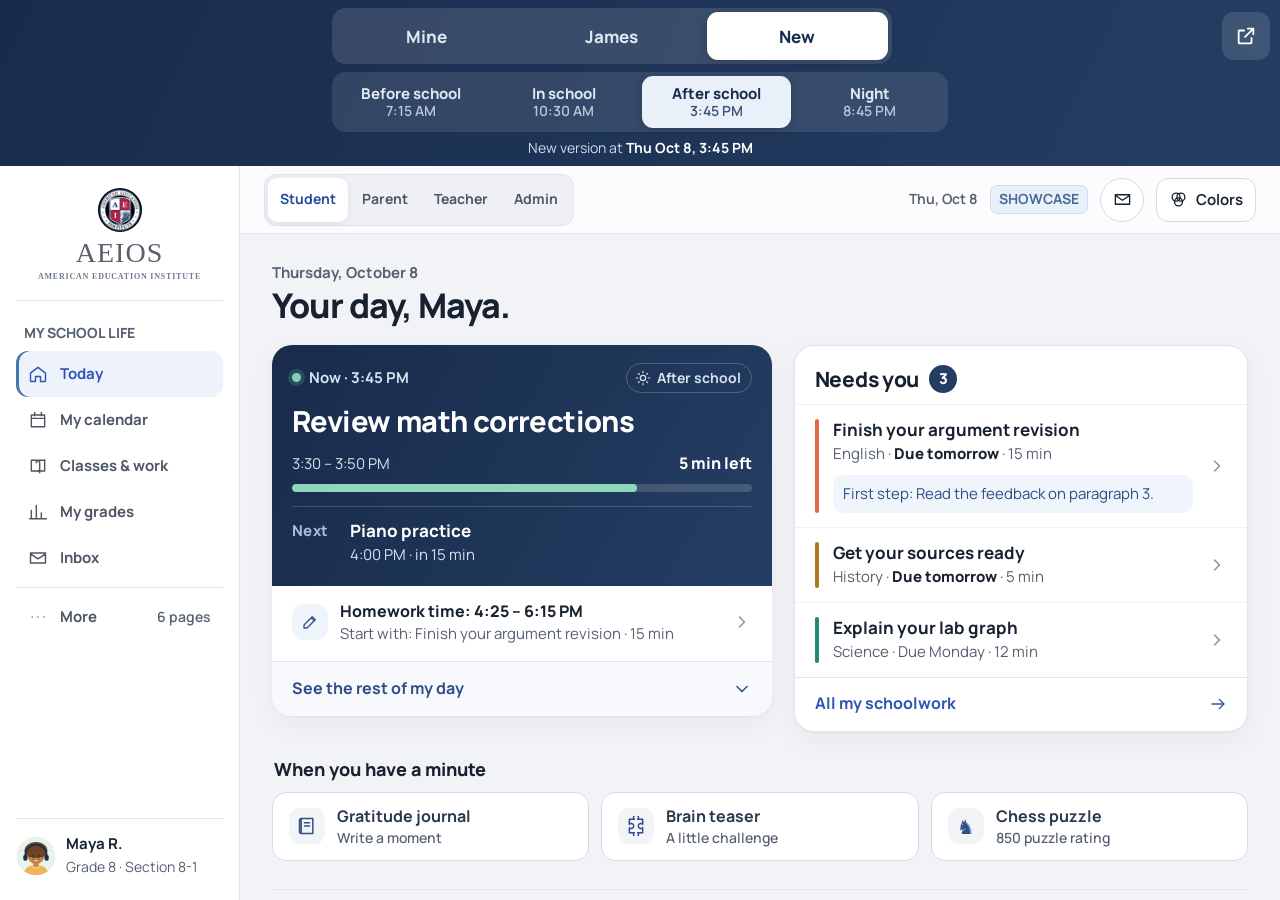
==== index.html @ fa401b80 "v2: shared demo-time switcher (before/in/after school, night); self-hosted Mine copy with clock; Jam" ====
<!doctype html>
<html lang="en">
<head>
<meta charset="utf-8">
<meta name="viewport" content="width=device-width,initial-scale=1,viewport-fit=cover">
<meta name="theme-color" content="#182b4b">
<link rel="preconnect" href="https://fonts.googleapis.com"><link rel="preconnect" href="https://fonts.gstatic.com" crossorigin><link href="https://fonts.googleapis.com/css2?family=Manrope:wght@400..800&display=swap" rel="stylesheet">
<title>AEIOS Today · compare 3 versions</title>
<style>
*{box-sizing:border-box;margin:0;padding:0}
html,body{height:100%;background:#182b4b;font-family:Manrope,-apple-system,system-ui,sans-serif;-webkit-font-smoothing:antialiased}
body{display:flex;flex-direction:column;height:100vh;height:100dvh;overflow:hidden}
.bar{flex:none;position:sticky;top:0;z-index:10;background:linear-gradient(115deg,#182b4b,#243e63);color:#fff;padding:calc(8px + env(safe-area-inset-top)) calc(10px + env(safe-area-inset-right)) 8px calc(10px + env(safe-area-inset-left));display:flex;align-items:center;gap:8px}
.tabs{flex:1;display:flex;gap:4px;background:rgba(255,255,255,.12);border-radius:14px;padding:4px;max-width:560px;margin:0 auto}
.tabs button{flex:1;min-height:48px;border:0;border-radius:11px;background:none;color:#dfe9f3;font:inherit;font-size:17px;font-weight:750;cursor:pointer}
.tabs button[aria-selected=true]{background:#fff;color:#182b4b;box-shadow:0 2px 8px rgba(0,0,0,.18)}
.open{flex:none;width:48px;height:48px;border-radius:12px;display:grid;place-items:center;color:#fff;background:rgba(255,255,255,.12);text-decoration:none}
.stage{flex:1;position:relative;background:#f2f3f7}
.stage iframe{position:absolute;inset:0;width:100%;height:100%;border:0;display:none;background:#f2f3f7}
.stage iframe.on{display:block}
.note{position:absolute;left:50%;top:40%;transform:translate(-50%,-50%);font-size:16px;color:#59606a}
.top{flex:none;background:linear-gradient(115deg,#182b4b,#243e63);color:#fff;padding:0 calc(10px + env(safe-area-inset-right)) 8px calc(10px + env(safe-area-inset-left))}
.top .bar{padding-left:0;padding-right:0;background:none}
.times{display:flex;gap:4px;background:rgba(255,255,255,.10);border-radius:14px;padding:4px;max-width:616px;margin:0 auto}
.times button{flex:1;min-height:52px;border:0;border-radius:11px;background:none;color:#dfe9f3;font:inherit;cursor:pointer;display:flex;flex-direction:column;align-items:center;justify-content:center;gap:1px;padding:4px 2px;line-height:1.15}
.times b{font-size:15px;font-weight:750}
.times span{font-size:14px;font-weight:600;color:#b7c8dc}
.times button[aria-checked=true]{background:#e9f0f9;color:#182b4b;box-shadow:0 2px 8px rgba(0,0,0,.18)}
.times button[aria-checked=true] span{color:#3a5276}
.times button:focus-visible,.tabs button:focus-visible,.open:focus-visible{outline:3px solid #9cc3ff;outline-offset:2px}
.info{max-width:616px;margin:7px auto 0;font-size:14px;line-height:1.35;color:#cfdcea;text-align:center;min-height:19px}
.info b{color:#fff;font-weight:700}
@media (max-width:420px){.times{gap:3px;padding:3px}.times button{flex:1 1 auto;padding:4px 5px}.times b{font-size:14px;white-space:nowrap;letter-spacing:-.1px}}
</style>
</head>
<body>
<div class="top">
<div class="bar">
  <div class="tabs" role="tablist" aria-label="Version">
    <button role="tab" id="t-mine" data-tab="mine" aria-selected="false">Mine</button>
    <button role="tab" id="t-james" data-tab="james" aria-selected="false">James</button>
    <button role="tab" id="t-new" data-tab="new" aria-selected="true">New</button>
  </div>
  <a class="open" id="open" href="new/" target="_blank" rel="noopener" aria-label="Open this version in a new tab"><svg width="22" height="22" viewBox="0 0 24 24" fill="none" stroke="currentColor" stroke-width="2" stroke-linecap="round" stroke-linejoin="round"><path d="M14 4h6v6M20 4l-9 9M18 14v5a1 1 0 0 1-1 1H5a1 1 0 0 1-1-1V7a1 1 0 0 1 1-1h5"/></svg></a>
</div>
  <div class="times" role="radiogroup" aria-label="Demo time, Thursday October 8">
    <button role="radio" data-time="before" aria-checked="false"><b>Before school</b><span>7:15 AM</span></button>
    <button role="radio" data-time="school" aria-checked="false"><b>In school</b><span>10:30 AM</span></button>
    <button role="radio" data-time="after" aria-checked="false"><b>After school</b><span>3:45 PM</span></button>
    <button role="radio" data-time="night" aria-checked="false"><b>Night</b><span>8:45 PM</span></button>
  </div>
  <p class="info" id="info" aria-live="polite"></p>
</div>
<div class="stage" id="stage"><div class="note">Loading…</div></div>
<script>
(function(){
var SRC={mine:'mine/',james:'james/',new:'new/'};
var TITLE={mine:'Mine: copy of the live student Today page',james:'James: Day View mockup',new:'New: compromise'};
var TIMES={before:['0715','7:15 AM'],school:['1030','10:30 AM'],after:['1545','3:45 PM'],night:['2045','8:45 PM']};
var INFO={
 mine:function(l){return 'Copy of the live site, clock set to <b>Thu Oct 8, '+l+'</b>';},
 james:function(l){return 'No clock in his mockup \u00b7 markers moved to <b>'+l+'</b>';},
 new:function(l){return 'New version at <b>Thu Oct 8, '+l+'</b>';}};
var frames={},tab='new',time='after';
try{time=localStorage.getItem('aeios-compare-time')||time;}catch(e){}
function url(t){return SRC[t]+'?t='+TIMES[time][0];}
function sync(){
  for(var k in frames){var u=url(k);if(frames[k].getAttribute('src')!==u)frames[k].setAttribute('src',u);}
  [].forEach.call(document.querySelectorAll('.times button'),function(b){var on=b.dataset.time===time;b.setAttribute('aria-checked',on);b.tabIndex=on?0:-1;});
  document.getElementById('open').href=url(tab);
  document.getElementById('info').innerHTML=INFO[tab](TIMES[time][1]);
  var hsh='#'+tab+'/'+time;if(location.hash!==hsh)history.replaceState(null,'',hsh);
}
function show(t){
  if(!SRC[t])t='new';tab=t;
  if(!frames[t]){var f=document.createElement('iframe');f.title=TITLE[t];f.setAttribute('allow','clipboard-write');document.getElementById('stage').appendChild(f);frames[t]=f;}
  for(var k in frames)frames[k].classList.toggle('on',k===t);
  [].forEach.call(document.querySelectorAll('.tabs button'),function(b){b.setAttribute('aria-selected',b.dataset.tab===t);});
  sync();
}
function setTime(t){if(!TIMES[t])return;time=t;try{localStorage.setItem('aeios-compare-time',t);}catch(e){}sync();}
document.querySelector('.tabs').addEventListener('click',function(e){var b=e.target.closest('button');if(b)show(b.dataset.tab);});
var tg=document.querySelector('.times');
tg.addEventListener('click',function(e){var b=e.target.closest('button');if(b)setTime(b.dataset.time);});
tg.addEventListener('keydown',function(e){var ks=Object.keys(TIMES),i=ks.indexOf(time);
  if(e.key==='ArrowRight'||e.key==='ArrowDown')i=(i+1)%4;else if(e.key==='ArrowLeft'||e.key==='ArrowUp')i=(i+3)%4;else return;
  e.preventDefault();setTime(ks[i]);tg.querySelector('[data-time='+ks[i]+']').focus();});
var m=(location.hash||'').slice(1).split('/');
if(TIMES[m[1]])time=m[1];
if(!TIMES[time])time='after';
show(m[0]||'new');
})();
</script>
</body>
</html>
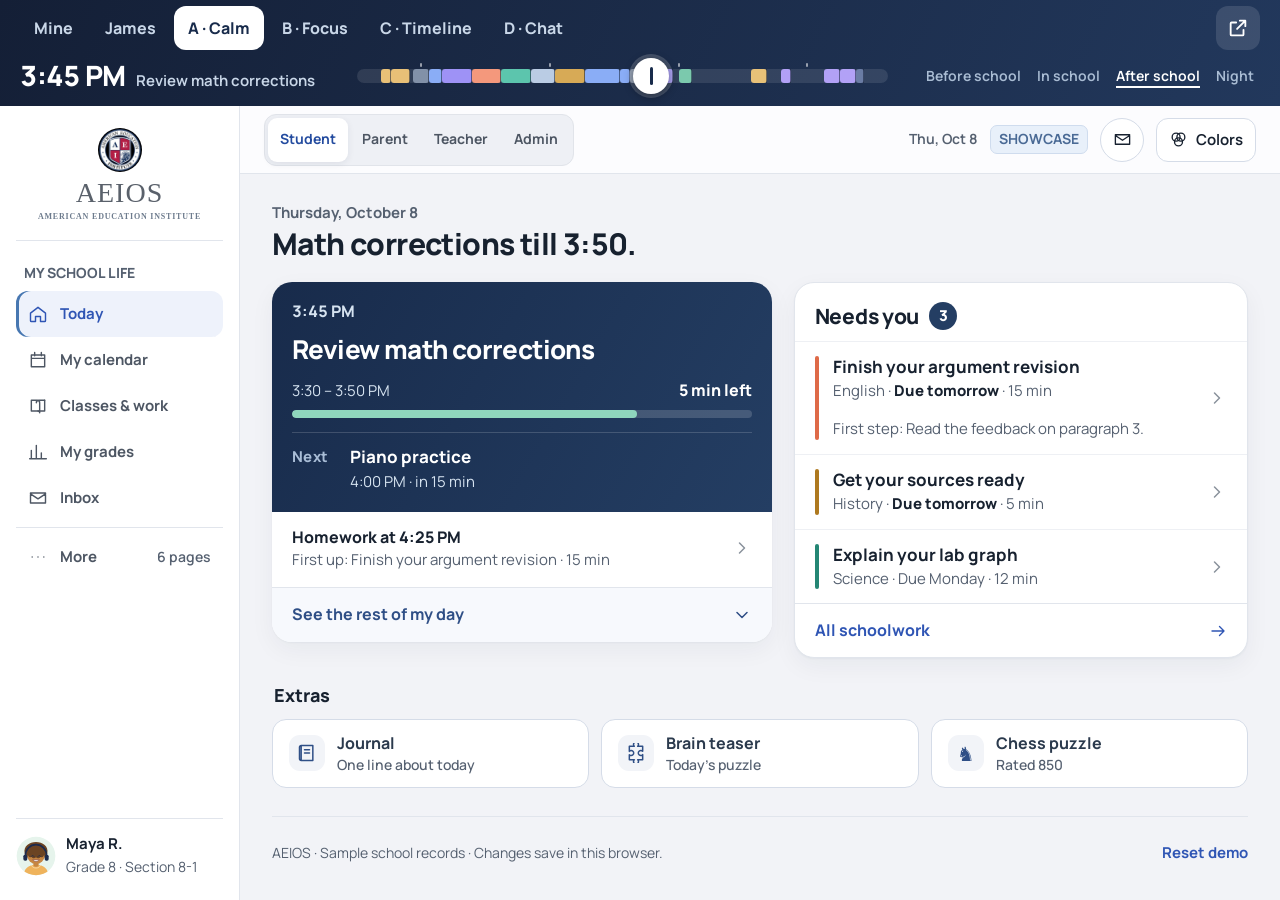
==== commit 0dbaf153: "v3: day-strip scrubber, time-aware greeting, teen pass + evening dark mode for A, variants B/C/D" ====
--- a/index.html
+++ b/index.html
@@ -5,90 +5,143 @@
 <meta name="viewport" content="width=device-width,initial-scale=1,viewport-fit=cover">
 <meta name="theme-color" content="#182b4b">
 <link rel="preconnect" href="https://fonts.googleapis.com"><link rel="preconnect" href="https://fonts.gstatic.com" crossorigin><link href="https://fonts.googleapis.com/css2?family=Manrope:wght@400..800&display=swap" rel="stylesheet">
-<title>AEIOS Today · compare 3 versions</title>
+<title>AEIOS Today · compare versions</title>
 <style>
 *{box-sizing:border-box;margin:0;padding:0}
 html,body{height:100%;background:#182b4b;font-family:Manrope,-apple-system,system-ui,sans-serif;-webkit-font-smoothing:antialiased}
 body{display:flex;flex-direction:column;height:100vh;height:100dvh;overflow:hidden}
-.bar{flex:none;position:sticky;top:0;z-index:10;background:linear-gradient(115deg,#182b4b,#243e63);color:#fff;padding:calc(8px + env(safe-area-inset-top)) calc(10px + env(safe-area-inset-right)) 8px calc(10px + env(safe-area-inset-left));display:flex;align-items:center;gap:8px}
-.tabs{flex:1;display:flex;gap:4px;background:rgba(255,255,255,.12);border-radius:14px;padding:4px;max-width:560px;margin:0 auto}
-.tabs button{flex:1;min-height:48px;border:0;border-radius:11px;background:none;color:#dfe9f3;font:inherit;font-size:17px;font-weight:750;cursor:pointer}
-.tabs button[aria-selected=true]{background:#fff;color:#182b4b;box-shadow:0 2px 8px rgba(0,0,0,.18)}
-.open{flex:none;width:48px;height:48px;border-radius:12px;display:grid;place-items:center;color:#fff;background:rgba(255,255,255,.12);text-decoration:none}
+button{font:inherit;color:inherit;background:none;border:0;cursor:pointer;-webkit-tap-highlight-color:transparent}
+:focus-visible{outline:3px solid #9cc3ff;outline-offset:2px}
+.top{flex:none;background:linear-gradient(115deg,#141f36,#22385c);color:#fff;padding:calc(6px + env(safe-area-inset-top)) calc(10px + env(safe-area-inset-right)) 6px calc(10px + env(safe-area-inset-left));display:grid;grid-template-columns:1fr auto;grid-template-areas:"tabs open" "time time" "strip strip" "jumps jumps";column-gap:8px}
+.tabs{grid-area:tabs;display:flex;gap:4px;overflow-x:auto;scrollbar-width:none;-webkit-overflow-scrolling:touch;scroll-snap-type:x proximity;min-width:0;mask-image:linear-gradient(90deg,#000 92%,transparent)}
+.tabs::-webkit-scrollbar{display:none}
+.tabs button{flex:none;min-height:44px;padding:0 14px;border-radius:12px;color:#c9d7e8;font-size:16px;font-weight:750;white-space:nowrap;scroll-snap-align:start}
+.tabs button[aria-selected=true]{background:#fff;color:#182b4b}
+.tabs button[hidden]{display:none}
+.open{grid-area:open;width:44px;height:44px;border-radius:12px;display:grid;place-items:center;color:#fff;background:rgba(255,255,255,.12);text-decoration:none}
+.timebar{grid-area:time;display:flex;align-items:baseline;gap:10px;margin-top:6px;min-width:0}
+.clock{font-size:28px;font-weight:800;letter-spacing:-.5px;font-variant-numeric:tabular-nums;line-height:1.1}
+.blk{font-size:15px;font-weight:650;color:#c9d7e8;white-space:nowrap;overflow:hidden;text-overflow:ellipsis;flex:1;min-width:0}
+.info{font-size:14px;color:#a9bcd3;white-space:nowrap;margin-left:auto}
+.strip{grid-area:strip;position:relative;height:48px;margin-top:2px;touch-action:none;cursor:pointer;user-select:none;-webkit-user-select:none;border-radius:12px}
+.track{position:absolute;left:16px;right:16px;top:17px;height:14px;border-radius:7px;background:rgba(255,255,255,.10)}
+.seg{position:absolute;top:0;bottom:0;border-radius:3px;opacity:.95}
+.seg::after{content:"";position:absolute;right:0;top:0;bottom:0;width:1px;background:rgba(20,31,54,.55)}
+.tick{position:absolute;top:-6px;width:2px;height:4px;border-radius:1px;background:rgba(255,255,255,.55);transform:translateX(-1px)}
+.thumb{position:absolute;top:6px;width:36px;height:36px;margin-left:-18px;border-radius:50%;background:#fff;box-shadow:0 2px 10px rgba(0,0,0,.45),0 0 0 4px rgba(255,255,255,.18);pointer-events:none;left:16px}
+.thumb::after{content:"";position:absolute;left:50%;top:9px;bottom:9px;width:3px;margin-left:-1.5px;border-radius:2px;background:#182b4b}
+.strip.drag .thumb{transform:scale(1.12)}
+.jumps{grid-area:jumps;display:flex;justify-content:space-between;gap:2px}
+.jumps button{min-height:44px;padding:0 6px;font-size:14px;font-weight:650;color:#a9bcd3;border-radius:10px;white-space:nowrap}
+.jumps button.on{color:#fff;text-decoration:underline;text-underline-offset:5px;text-decoration-thickness:2px}
 .stage{flex:1;position:relative;background:#f2f3f7}
 .stage iframe{position:absolute;inset:0;width:100%;height:100%;border:0;display:none;background:#f2f3f7}
 .stage iframe.on{display:block}
-.note{position:absolute;left:50%;top:40%;transform:translate(-50%,-50%);font-size:16px;color:#59606a}
-.top{flex:none;background:linear-gradient(115deg,#182b4b,#243e63);color:#fff;padding:0 calc(10px + env(safe-area-inset-right)) 8px calc(10px + env(safe-area-inset-left))}
-.top .bar{padding-left:0;padding-right:0;background:none}
-.times{display:flex;gap:4px;background:rgba(255,255,255,.10);border-radius:14px;padding:4px;max-width:616px;margin:0 auto}
-.times button{flex:1;min-height:52px;border:0;border-radius:11px;background:none;color:#dfe9f3;font:inherit;cursor:pointer;display:flex;flex-direction:column;align-items:center;justify-content:center;gap:1px;padding:4px 2px;line-height:1.15}
-.times b{font-size:15px;font-weight:750}
-.times span{font-size:14px;font-weight:600;color:#b7c8dc}
-.times button[aria-checked=true]{background:#e9f0f9;color:#182b4b;box-shadow:0 2px 8px rgba(0,0,0,.18)}
-.times button[aria-checked=true] span{color:#3a5276}
-.times button:focus-visible,.tabs button:focus-visible,.open:focus-visible{outline:3px solid #9cc3ff;outline-offset:2px}
-.info{max-width:616px;margin:7px auto 0;font-size:14px;line-height:1.35;color:#cfdcea;text-align:center;min-height:19px}
-.info b{color:#fff;font-weight:700}
-@media (max-width:420px){.times{gap:3px;padding:3px}.times button{flex:1 1 auto;padding:4px 5px}.times b{font-size:14px;white-space:nowrap;letter-spacing:-.1px}}
+@media (min-width:900px){
+ .top{grid-template-columns:auto auto 1fr auto auto;grid-template-areas:"tabs tabs tabs tabs open" "time time strip jumps jumps";column-gap:16px;align-items:center;padding-left:20px;padding-right:20px}
+ .tabs{mask-image:none}
+ .timebar{margin-top:0;min-width:300px}
+ .jumps{gap:4px}
+}
+@media (prefers-reduced-motion:reduce){.strip.drag .thumb{transform:none}}
 </style>
 </head>
 <body>
 <div class="top">
-<div class="bar">
-  <div class="tabs" role="tablist" aria-label="Version">
-    <button role="tab" id="t-mine" data-tab="mine" aria-selected="false">Mine</button>
-    <button role="tab" id="t-james" data-tab="james" aria-selected="false">James</button>
-    <button role="tab" id="t-new" data-tab="new" aria-selected="true">New</button>
+  <div class="tabs" role="tablist" aria-label="Version" id="tabs"></div>
+  <a class="open" id="open" href="#" target="_blank" rel="noopener" aria-label="Open this version in a new tab"><svg width="22" height="22" viewBox="0 0 24 24" fill="none" stroke="currentColor" stroke-width="2" stroke-linecap="round" stroke-linejoin="round" aria-hidden="true"><path d="M14 4h6v6M20 4l-9 9M18 14v5a1 1 0 0 1-1 1H5a1 1 0 0 1-1-1V7a1 1 0 0 1 1-1h5"/></svg></a>
+  <div class="timebar"><span class="clock" id="clock" aria-hidden="true"></span><span class="blk" id="blk"></span><span class="info" id="info"></span></div>
+  <div class="strip" id="strip" role="slider" tabindex="0" aria-label="Demo time, Thursday October 8" aria-valuemin="360" aria-valuemax="1350">
+    <div class="track" id="track"></div><div class="thumb" id="thumb"></div>
   </div>
-  <a class="open" id="open" href="new/" target="_blank" rel="noopener" aria-label="Open this version in a new tab"><svg width="22" height="22" viewBox="0 0 24 24" fill="none" stroke="currentColor" stroke-width="2" stroke-linecap="round" stroke-linejoin="round"><path d="M14 4h6v6M20 4l-9 9M18 14v5a1 1 0 0 1-1 1H5a1 1 0 0 1-1-1V7a1 1 0 0 1 1-1h5"/></svg></a>
+  <div class="jumps" id="jumps" aria-label="Jump to (demo only)">
+    <button data-m="435">Before school</button><button data-m="630">In school</button><button data-m="945">After school</button><button data-m="1245">Night</button>
+  </div>
 </div>
-  <div class="times" role="radiogroup" aria-label="Demo time, Thursday October 8">
-    <button role="radio" data-time="before" aria-checked="false"><b>Before school</b><span>7:15 AM</span></button>
-    <button role="radio" data-time="school" aria-checked="false"><b>In school</b><span>10:30 AM</span></button>
-    <button role="radio" data-time="after" aria-checked="false"><b>After school</b><span>3:45 PM</span></button>
-    <button role="radio" data-time="night" aria-checked="false"><b>Night</b><span>8:45 PM</span></button>
-  </div>
-  <p class="info" id="info" aria-live="polite"></p>
-</div>
-<div class="stage" id="stage"><div class="note">Loading…</div></div>
+<div class="stage" id="stage"></div>
 <script>
 (function(){
-var SRC={mine:'mine/',james:'james/',new:'new/'};
-var TITLE={mine:'Mine: copy of the live student Today page',james:'James: Day View mockup',new:'New: compromise'};
-var TIMES={before:['0715','7:15 AM'],school:['1030','10:30 AM'],after:['1545','3:45 PM'],night:['2045','8:45 PM']};
-var INFO={
- mine:function(l){return 'Copy of the live site, clock set to <b>Thu Oct 8, '+l+'</b>';},
- james:function(l){return 'No clock in his mockup \u00b7 markers moved to <b>'+l+'</b>';},
- new:function(l){return 'New version at <b>Thu Oct 8, '+l+'</b>';}};
-var frames={},tab='new',time='after';
-try{time=localStorage.getItem('aeios-compare-time')||time;}catch(e){}
-function url(t){return SRC[t]+'?t='+TIMES[time][0];}
-function sync(){
-  for(var k in frames){var u=url(k);if(frames[k].getAttribute('src')!==u)frames[k].setAttribute('src',u);}
-  [].forEach.call(document.querySelectorAll('.times button'),function(b){var on=b.dataset.time===time;b.setAttribute('aria-checked',on);b.tabIndex=on?0:-1;});
-  document.getElementById('open').href=url(tab);
-  document.getElementById('info').innerHTML=INFO[tab](TIMES[time][1]);
-  var hsh='#'+tab+'/'+time;if(location.hash!==hsh)history.replaceState(null,'',hsh);
+var MIN=360,MAX=1350,STEP=5;
+/* Maya's Thursday, from the showcase demo data (aeios2027.netlify.app) */
+var DAY=[[405,425,'Wake up & wash','home'],[425,460,'Breakfast & get ready','home'],[465,495,'Travel to school','travel'],
+ [495,520,'Advisory','school'],[520,575,'Mathematics','math'],[575,630,'English','ela'],[630,685,'Science','sci'],[685,730,'Lunch & recess','break'],[730,785,'Social studies','his'],[785,850,'Studio & thinking skills','school'],[850,870,'Pack up','school'],
+ [870,900,'Travel home','travel'],[900,920,'Snack & decompress','home'],[930,950,'Review math corrections','math'],[960,985,'Piano practice','act'],
+ [1095,1125,'Dinner','home'],[1150,1170,'Read a chapter','eve'],[1230,1260,'Get ready for tomorrow','eve'],[1260,1290,'Reading & quiet time','eve'],[1290,1305,'Lights out','night']];
+var COL={home:'#f2c879',travel:'#8796ad',school:'#8fb3ff',math:'#a497ff',ela:'#ff9d7e',sci:'#5fcdb2',his:'#e0b056',break:'#c2d4ec',act:'#7fd1b2',eve:'#b9a6ff',night:'#6d7fa8'};
+var TABS=[
+ {id:'mine',label:'Mine',src:'mine/',kind:'reload',info:'Copy of the live site',title:'Mine: copy of the live student Today page'},
+ {id:'james',label:'James',src:'james/',kind:'reload',info:'No clock \u00b7 his markers moved',title:'James: Day View mockup'},
+ {id:'a',label:'A \u00b7 Calm',src:'new/',kind:'msg',info:'',title:'A: Calm'},
+ {id:'b',label:'B \u00b7 Focus',src:'variants/b-focus/index.html',kind:'msg',info:'Concept',title:'B: Focus',optional:1},
+ {id:'c',label:'C \u00b7 Timeline',src:'variants/c-timeline/index.html',kind:'msg',info:'Concept',title:'C: Timeline',optional:1},
+ {id:'d',label:'D \u00b7 Chat',src:'variants/d-chat/index.html',kind:'msg',info:'Concept',title:'D: Chat',optional:1}];
+var byId={};TABS.forEach(function(t){byId[t.id]=t;});
+var $=function(i){return document.getElementById(i);};
+var frames={},tab='a',T=945,timer=null;
+function clk(m){var h=Math.floor(m/60),mm=m%60;return (h%12||12)+':'+(mm<10?'0':'')+mm+' '+(h>=12?'PM':'AM');}
+function hhmm(m){var h=Math.floor(m/60),mm=m%60;return (h<10?'0':'')+h+':'+(mm<10?'0':'')+mm;}
+function compact(m){return String(Math.floor(m/60)*100+m%60).padStart(4,'0');}
+function blockAt(m){for(var i=0;i<DAY.length;i++)if(m>=DAY[i][0]&&m<DAY[i][1])return DAY[i];return null;}
+function url(t){var d=byId[t];return d.kind==='reload'?d.src+'?t='+compact(T):(t==='a'?d.src+'?t='+compact(T):d.src+'#t='+hhmm(T));}
+/* build strip */
+var tr=$('track');
+DAY.forEach(function(b){var s=document.createElement('div');s.className='seg';s.style.left=((b[0]-MIN)/(MAX-MIN)*100)+'%';s.style.width=((b[1]-b[0])/(MAX-MIN)*100)+'%';s.style.background=COL[b[3]];s.title=b[2]+' \u00b7 '+clk(b[0]);tr.appendChild(s);});
+[480,720,960,1200].forEach(function(m){var k=document.createElement('i');k.className='tick';k.style.left=((m-MIN)/(MAX-MIN)*100)+'%';tr.appendChild(k);});
+/* tabs */
+TABS.forEach(function(t){var b=document.createElement('button');b.setAttribute('role','tab');b.id='t-'+t.id;b.dataset.tab=t.id;b.textContent=t.label;if(t.optional)b.hidden=true;$('tabs').appendChild(b);
+ if(t.optional)fetch(t.src,{method:'HEAD',cache:'no-store'}).then(function(r){if(r.ok){b.hidden=false;if(t.id===tab)b.scrollIntoView({block:'nearest',inline:'center'});}}).catch(function(){});});
+function post(t){var f=frames[t];if(!f||!f.contentWindow)return;try{f.contentWindow.postMessage({type:'demoTime',t:hhmm(T)},location.origin==='null'?'*':location.origin);}catch(e){}}
+function loadFrame(t){var f=frames[t],u=url(t);if(byId[t].kind==='reload'){if(f.getAttribute('src')!==u)f.setAttribute('src',u);}else if(!f.getAttribute('src'))f.setAttribute('src',u);else post(t);}
+function paint(){
+ var p=(T-MIN)/(MAX-MIN),w=$('strip').clientWidth-32;$('thumb').style.left=(16+p*w)+'px';
+ $('clock').textContent=clk(T);var b=blockAt(T);$('blk').textContent=b?b[2]:(T<405||T>=1305?'Asleep':'Free time');
+ var s=$('strip');s.setAttribute('aria-valuenow',T);s.setAttribute('aria-valuetext',clk(T)+(b?', '+b[2]:''));
+ [].forEach.call(document.querySelectorAll('.jumps button'),function(x){var m=+x.dataset.m;x.classList.toggle('on',m===T);});
+ $('info').textContent=byId[tab].info;$('open').href=url(tab);
+ var h='#'+tab+'/t='+hhmm(T);if(location.hash!==h)history.replaceState(null,'',h);
+}
+/* live: message-driven tabs update instantly; reload tabs debounce */
+function setT(m,commit){
+ m=Math.max(MIN,Math.min(MAX,Math.round(m/STEP)*STEP));var changed=m!==T;T=m;paint();
+ for(var k in frames)if(byId[k].kind==='msg')post(k);
+ clearTimeout(timer);
+ if(commit){try{localStorage.setItem('aeios-compare-t',T);}catch(e){}if(byId[tab].kind==='reload')loadFrame(tab);}
+ else if(changed&&byId[tab].kind==='reload')timer=setTimeout(function(){loadFrame(tab);},300);
 }
 function show(t){
-  if(!SRC[t])t='new';tab=t;
-  if(!frames[t]){var f=document.createElement('iframe');f.title=TITLE[t];f.setAttribute('allow','clipboard-write');document.getElementById('stage').appendChild(f);frames[t]=f;}
-  for(var k in frames)frames[k].classList.toggle('on',k===t);
-  [].forEach.call(document.querySelectorAll('.tabs button'),function(b){b.setAttribute('aria-selected',b.dataset.tab===t);});
-  sync();
+ if(!byId[t])t='a';tab=t;
+ if(!frames[t]){var f=document.createElement('iframe');f.title=byId[t].title;f.addEventListener('load',function(){if(byId[t].kind==='msg')post(t);});$('stage').appendChild(f);frames[t]=f;}
+ loadFrame(t);
+ for(var k in frames)frames[k].classList.toggle('on',k===t);
+ [].forEach.call(document.querySelectorAll('.tabs button'),function(b){var on=b.dataset.tab===t;b.setAttribute('aria-selected',on);if(on&&b.scrollIntoView)b.scrollIntoView({block:'nearest',inline:'nearest'});});
+ paint();
 }
-function setTime(t){if(!TIMES[t])return;time=t;try{localStorage.setItem('aeios-compare-time',t);}catch(e){}sync();}
-document.querySelector('.tabs').addEventListener('click',function(e){var b=e.target.closest('button');if(b)show(b.dataset.tab);});
-var tg=document.querySelector('.times');
-tg.addEventListener('click',function(e){var b=e.target.closest('button');if(b)setTime(b.dataset.time);});
-tg.addEventListener('keydown',function(e){var ks=Object.keys(TIMES),i=ks.indexOf(time);
-  if(e.key==='ArrowRight'||e.key==='ArrowDown')i=(i+1)%4;else if(e.key==='ArrowLeft'||e.key==='ArrowUp')i=(i+3)%4;else return;
-  e.preventDefault();setTime(ks[i]);tg.querySelector('[data-time='+ks[i]+']').focus();});
-var m=(location.hash||'').slice(1).split('/');
-if(TIMES[m[1]])time=m[1];
-if(!TIMES[time])time='after';
-show(m[0]||'new');
+/* pointer scrubbing */
+var s=$('strip'),drag=null;
+function mAt(x){var r=s.getBoundingClientRect(),p=(x-r.left-16)/(r.width-32);return MIN+Math.max(0,Math.min(1,p))*(MAX-MIN);}
+s.addEventListener('pointerdown',function(e){drag={x:e.clientX,moved:false};s.setPointerCapture(e.pointerId);e.preventDefault();});
+s.addEventListener('pointermove',function(e){if(!drag)return;if(!drag.moved&&Math.abs(e.clientX-drag.x)>6){drag.moved=true;s.classList.add('drag');}if(drag.moved)setT(mAt(e.clientX),false);});
+function end(e,cancel){if(!drag)return;var d=drag;drag=null;s.classList.remove('drag');
+ if(cancel){setT(T,true);return;}
+ if(d.moved){setT(mAt(e.clientX),true);return;}
+ /* tap: jump to the start of the block under the finger (8px slack), else to that time */
+ var r=s.getBoundingClientRect(),pxPerMin=(r.width-32)/(MAX-MIN),m=mAt(e.clientX),best=null,bd=1e9;
+ DAY.forEach(function(b){var dd=m<b[0]?b[0]-m:m>=b[1]?m-b[1]:0;if(dd*pxPerMin<=8&&dd<bd){bd=dd;best=b;}});
+ setT(best?best[0]:m,true);}
+s.addEventListener('pointerup',function(e){end(e,false);});
+s.addEventListener('pointercancel',function(e){end(e,true);});
+s.addEventListener('keydown',function(e){var k=e.key,d={ArrowRight:5,ArrowUp:5,ArrowLeft:-5,ArrowDown:-5,PageUp:60,PageDown:-60}[k];
+ if(d!=null){e.preventDefault();setT(T+(e.shiftKey?d*6:d),true);}else if(k==='Home'){e.preventDefault();setT(MIN,true);}else if(k==='End'){e.preventDefault();setT(MAX,true);}});
+$('jumps').addEventListener('click',function(e){var b=e.target.closest('button');if(b)setT(+b.dataset.m,true);});
+$('tabs').addEventListener('click',function(e){var b=e.target.closest('button');if(b)show(b.dataset.tab);});
+window.addEventListener('resize',paint);
+/* initial state: hash > saved > 3:45 PM */
+var m=/^#([a-z]+)(?:\/(?:t=)?(\d{1,2}):?(\d{2}))?/.exec(location.hash||''),named={before:435,school:630,after:945,night:1245};
+try{var sv=+localStorage.getItem('aeios-compare-t');if(sv>=MIN&&sv<=MAX)T=sv;}catch(e){}
+var nm=/\/(before|school|after|night)$/.exec(location.hash||'');
+if(m&&m[2])T=Math.max(MIN,Math.min(MAX,+m[2]*60+(+m[3])));else if(nm)T=named[nm[1]];
+var t0=m?m[1]:'a';if(t0==='new')t0='a';
+show(t0);
 })();
 </script>
 </body>
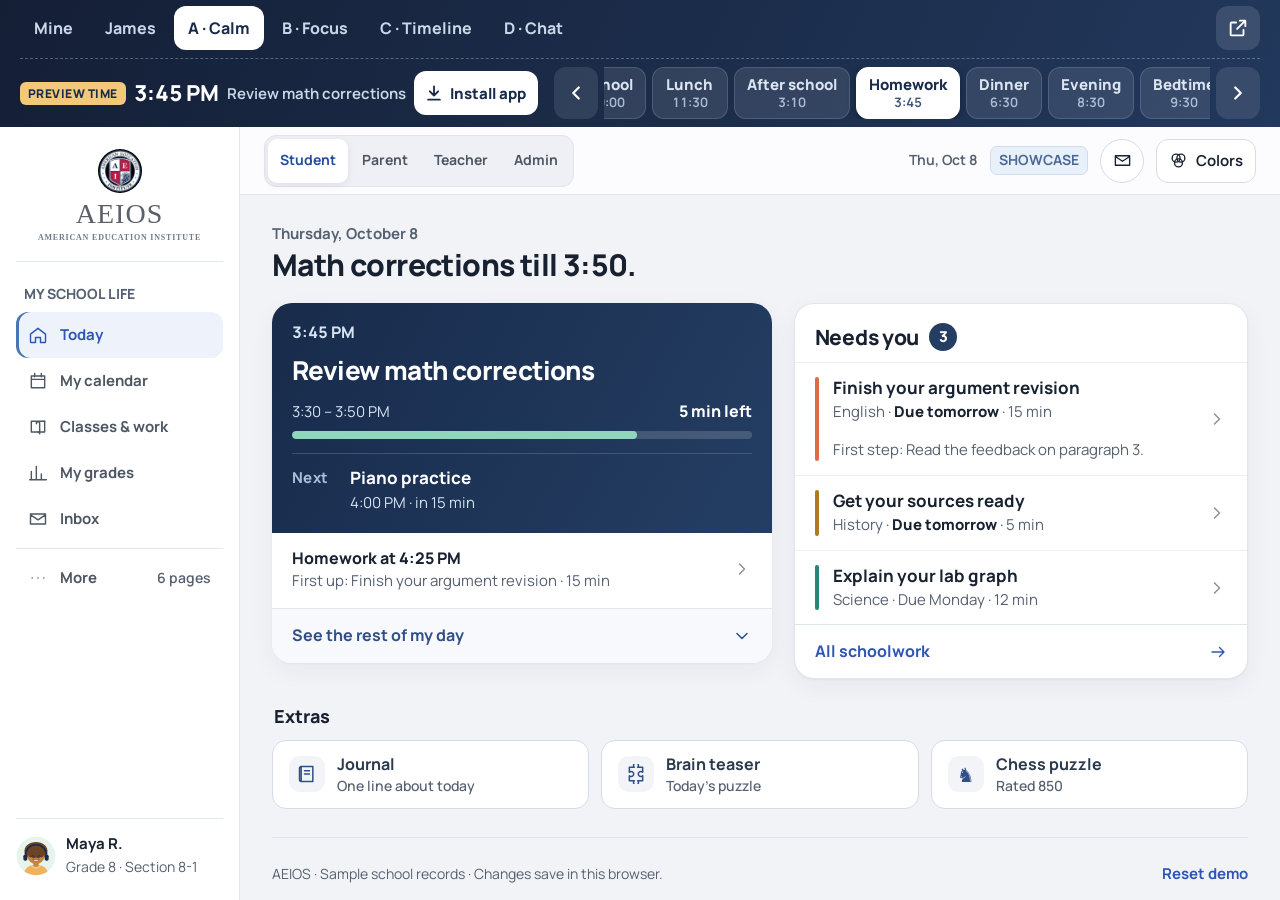
==== commit 42008c1e: "Preview time: tappable time chips (no slider) + installable PWA (manifest, icons, network-first SW, " ====
--- a/index.html
+++ b/index.html
@@ -4,6 +4,14 @@
 <meta charset="utf-8">
 <meta name="viewport" content="width=device-width,initial-scale=1,viewport-fit=cover">
 <meta name="theme-color" content="#182b4b">
+<link rel="manifest" href="manifest.webmanifest">
+<link rel="icon" type="image/png" sizes="32x32" href="icons/favicon-32.png">
+<link rel="apple-touch-icon" href="icons/apple-touch-icon.png">
+<meta name="mobile-web-app-capable" content="yes">
+<meta name="apple-mobile-web-app-capable" content="yes">
+<meta name="apple-mobile-web-app-title" content="AEIOS">
+<link rel="stylesheet" href="install.css">
+<script src="install.js" data-name="AEIOS" data-ns="aeios"></script>
 <link rel="preconnect" href="https://fonts.googleapis.com"><link rel="preconnect" href="https://fonts.gstatic.com" crossorigin><link href="https://fonts.googleapis.com/css2?family=Manrope:wght@400..800&display=swap" rel="stylesheet">
 <title>AEIOS Today · compare versions</title>
 <style>
@@ -12,50 +20,65 @@
 body{display:flex;flex-direction:column;height:100vh;height:100dvh;overflow:hidden}
 button{font:inherit;color:inherit;background:none;border:0;cursor:pointer;-webkit-tap-highlight-color:transparent}
 :focus-visible{outline:3px solid #9cc3ff;outline-offset:2px}
-.top{flex:none;background:linear-gradient(115deg,#141f36,#22385c);color:#fff;padding:calc(6px + env(safe-area-inset-top)) calc(10px + env(safe-area-inset-right)) 6px calc(10px + env(safe-area-inset-left));display:grid;grid-template-columns:1fr auto;grid-template-areas:"tabs open" "time time" "strip strip" "jumps jumps";column-gap:8px}
+:root{--ai-accent:#265CDA}
+/* demo chrome: navy, clearly not part of the app being previewed */
+.top{flex:none;background:linear-gradient(115deg,#141f36,#22385c);color:#fff;padding:calc(6px + env(safe-area-inset-top)) calc(10px + env(safe-area-inset-right)) 8px calc(10px + env(safe-area-inset-left));display:grid;grid-template-columns:1fr auto;grid-template-areas:"tabs open" "pv pv";column-gap:8px}
 .tabs{grid-area:tabs;display:flex;gap:4px;overflow-x:auto;scrollbar-width:none;-webkit-overflow-scrolling:touch;scroll-snap-type:x proximity;min-width:0;mask-image:linear-gradient(90deg,#000 92%,transparent)}
 .tabs::-webkit-scrollbar{display:none}
 .tabs button{flex:none;min-height:44px;padding:0 14px;border-radius:12px;color:#c9d7e8;font-size:16px;font-weight:750;white-space:nowrap;scroll-snap-align:start}
 .tabs button[aria-selected=true]{background:#fff;color:#182b4b}
 .tabs button[hidden]{display:none}
 .open{grid-area:open;width:44px;height:44px;border-radius:12px;display:grid;place-items:center;color:#fff;background:rgba(255,255,255,.12);text-decoration:none}
-.timebar{grid-area:time;display:flex;align-items:baseline;gap:10px;margin-top:6px;min-width:0}
-.clock{font-size:28px;font-weight:800;letter-spacing:-.5px;font-variant-numeric:tabular-nums;line-height:1.1}
+/* Preview time bar */
+.pv{grid-area:pv;margin-top:8px;padding:8px 0 0;border-top:1px dashed rgba(201,215,232,.35);min-width:0}
+.pv__head{display:flex;align-items:center;gap:8px;min-height:44px;min-width:0}
+.pv__lbl{flex:none;padding:3px 8px;border-radius:6px;background:#f2c879;color:#182b4b;font-size:12px;font-weight:800;letter-spacing:.04em;text-transform:uppercase}
+.clock{flex:none;font-size:22px;font-weight:800;letter-spacing:-.3px;font-variant-numeric:tabular-nums;line-height:1.1}
 .blk{font-size:15px;font-weight:650;color:#c9d7e8;white-space:nowrap;overflow:hidden;text-overflow:ellipsis;flex:1;min-width:0}
-.info{font-size:14px;color:#a9bcd3;white-space:nowrap;margin-left:auto}
-.strip{grid-area:strip;position:relative;height:48px;margin-top:2px;touch-action:none;cursor:pointer;user-select:none;-webkit-user-select:none;border-radius:12px}
-.track{position:absolute;left:16px;right:16px;top:17px;height:14px;border-radius:7px;background:rgba(255,255,255,.10)}
-.seg{position:absolute;top:0;bottom:0;border-radius:3px;opacity:.95}
-.seg::after{content:"";position:absolute;right:0;top:0;bottom:0;width:1px;background:rgba(20,31,54,.55)}
-.tick{position:absolute;top:-6px;width:2px;height:4px;border-radius:1px;background:rgba(255,255,255,.55);transform:translateX(-1px)}
-.thumb{position:absolute;top:6px;width:36px;height:36px;margin-left:-18px;border-radius:50%;background:#fff;box-shadow:0 2px 10px rgba(0,0,0,.45),0 0 0 4px rgba(255,255,255,.18);pointer-events:none;left:16px}
-.thumb::after{content:"";position:absolute;left:50%;top:9px;bottom:9px;width:3px;margin-left:-1.5px;border-radius:2px;background:#182b4b}
-.strip.drag .thumb{transform:scale(1.12)}
-.jumps{grid-area:jumps;display:flex;justify-content:space-between;gap:2px}
-.jumps button{min-height:44px;padding:0 6px;font-size:14px;font-weight:650;color:#a9bcd3;border-radius:10px;white-space:nowrap}
-.jumps button.on{color:#fff;text-decoration:underline;text-underline-offset:5px;text-decoration-thickness:2px}
+.info{font-size:14px;color:#a9bcd3;white-space:nowrap;flex:none}
+.top.has-inst .info{display:none}
+.inst{flex:none;margin-left:auto;display:inline-flex;align-items:center;gap:6px;height:44px;padding:0 12px 0 10px;border-radius:12px;background:#fff;color:#182b4b;font-size:15px;font-weight:800;white-space:nowrap}
+.inst[hidden]{display:none}
+.inst:active{transform:scale(.97)}
+.inst.hi{box-shadow:0 0 0 3px rgba(156,195,255,.65)}
+.pv__row{display:flex;align-items:center;gap:6px;margin-top:6px}
+.arrow{flex:none;width:44px;height:52px;border-radius:12px;display:grid;place-items:center;background:rgba(255,255,255,.10);color:#fff}
+.arrow:disabled{opacity:.35;cursor:default}
+.arrow:not(:disabled):active{background:rgba(255,255,255,.22)}
+.chips{flex:1;min-width:0;display:flex;gap:6px;overflow-x:auto;scroll-snap-type:x mandatory;scroll-padding:0 8px;scrollbar-width:none;-webkit-overflow-scrolling:touch;overscroll-behavior-x:contain}
+.chips::-webkit-scrollbar{display:none}
+.chip{flex:none;scroll-snap-align:center;min-width:76px;height:52px;padding:0 12px;border-radius:12px;display:flex;flex-direction:column;align-items:center;justify-content:center;gap:1px;
+ background:rgba(255,255,255,.10);color:#dbe5f2;border:1.5px solid rgba(255,255,255,.14);line-height:1.15}
+.chip b{font-size:15px;font-weight:800;white-space:nowrap}
+.chip span{font-size:13px;font-weight:650;color:#a9bcd3;font-variant-numeric:tabular-nums;white-space:nowrap}
+.chip[aria-checked=true]{background:#fff;color:#182b4b;border-color:#fff;box-shadow:0 2px 10px rgba(0,0,0,.3)}
+.chip[aria-checked=true] span{color:#3b5378}
+.chip--now b::before{content:"";display:inline-block;width:7px;height:7px;margin:0 5px 2px 0;border-radius:50%;background:#5fcdb2;vertical-align:middle}
+.chip:active{transform:scale(.97)}
 .stage{flex:1;position:relative;background:#f2f3f7}
 .stage iframe{position:absolute;inset:0;width:100%;height:100%;border:0;display:none;background:#f2f3f7}
 .stage iframe.on{display:block}
 @media (min-width:900px){
- .top{grid-template-columns:auto auto 1fr auto auto;grid-template-areas:"tabs tabs tabs tabs open" "time time strip jumps jumps";column-gap:16px;align-items:center;padding-left:20px;padding-right:20px}
+ .top{padding-left:20px;padding-right:20px}
  .tabs{mask-image:none}
- .timebar{margin-top:0;min-width:300px}
- .jumps{gap:4px}
+ .pv{display:flex;align-items:center;gap:16px}
+ .pv__head{flex:none;max-width:46%}
+ .pv__row{flex:1;margin-top:0;min-width:0}
 }
-@media (prefers-reduced-motion:reduce){.strip.drag .thumb{transform:none}}
+@media (prefers-reduced-motion:reduce){.chip:active,.inst:active{transform:none}}
 </style>
 </head>
 <body>
 <div class="top">
   <div class="tabs" role="tablist" aria-label="Version" id="tabs"></div>
   <a class="open" id="open" href="#" target="_blank" rel="noopener" aria-label="Open this version in a new tab"><svg width="22" height="22" viewBox="0 0 24 24" fill="none" stroke="currentColor" stroke-width="2" stroke-linecap="round" stroke-linejoin="round" aria-hidden="true"><path d="M14 4h6v6M20 4l-9 9M18 14v5a1 1 0 0 1-1 1H5a1 1 0 0 1-1-1V7a1 1 0 0 1 1-1h5"/></svg></a>
-  <div class="timebar"><span class="clock" id="clock" aria-hidden="true"></span><span class="blk" id="blk"></span><span class="info" id="info"></span></div>
-  <div class="strip" id="strip" role="slider" tabindex="0" aria-label="Demo time, Thursday October 8" aria-valuemin="360" aria-valuemax="1350">
-    <div class="track" id="track"></div><div class="thumb" id="thumb"></div>
-  </div>
-  <div class="jumps" id="jumps" aria-label="Jump to (demo only)">
-    <button data-m="435">Before school</button><button data-m="630">In school</button><button data-m="945">After school</button><button data-m="1245">Night</button>
+  <div class="pv" id="pv">
+    <div class="pv__head"><span class="pv__lbl" id="pvLbl">Preview time</span><span class="clock" id="clock"></span><span class="blk" id="blk"></span><span class="info" id="info"></span><button type="button" class="inst" id="inst" hidden><svg width="20" height="20" viewBox="0 0 24 24" fill="none" stroke="currentColor" stroke-width="2.2" stroke-linecap="round" stroke-linejoin="round" aria-hidden="true"><path d="M12 4v11M7 10l5 5 5-5M5 20h14"/></svg>Install app</button></div>
+    <div class="pv__row">
+      <button type="button" class="arrow" id="prev" aria-label="Earlier time"><svg width="22" height="22" viewBox="0 0 24 24" fill="none" stroke="currentColor" stroke-width="2.4" stroke-linecap="round" stroke-linejoin="round" aria-hidden="true"><path d="M15 6l-6 6 6 6"/></svg></button>
+      <div class="chips" id="chips" role="radiogroup" aria-labelledby="pvLbl"></div>
+      <button type="button" class="arrow" id="next" aria-label="Later time"><svg width="22" height="22" viewBox="0 0 24 24" fill="none" stroke="currentColor" stroke-width="2.4" stroke-linecap="round" stroke-linejoin="round" aria-hidden="true"><path d="M9 6l6 6-6 6"/></svg></button>
+    </div>
   </div>
 </div>
 <div class="stage" id="stage"></div>
@@ -63,11 +86,14 @@
 (function(){
 var MIN=360,MAX=1350,STEP=5;
 /* Maya's Thursday, from the showcase demo data (aeios2027.netlify.app) */
-var DAY=[[405,425,'Wake up & wash','home'],[425,460,'Breakfast & get ready','home'],[465,495,'Travel to school','travel'],
- [495,520,'Advisory','school'],[520,575,'Mathematics','math'],[575,630,'English','ela'],[630,685,'Science','sci'],[685,730,'Lunch & recess','break'],[730,785,'Social studies','his'],[785,850,'Studio & thinking skills','school'],[850,870,'Pack up','school'],
- [870,900,'Travel home','travel'],[900,920,'Snack & decompress','home'],[930,950,'Review math corrections','math'],[960,985,'Piano practice','act'],
- [1095,1125,'Dinner','home'],[1150,1170,'Read a chapter','eve'],[1230,1260,'Get ready for tomorrow','eve'],[1260,1290,'Reading & quiet time','eve'],[1290,1305,'Lights out','night']];
-var COL={home:'#f2c879',travel:'#8796ad',school:'#8fb3ff',math:'#a497ff',ela:'#ff9d7e',sci:'#5fcdb2',his:'#e0b056',break:'#c2d4ec',act:'#7fd1b2',eve:'#b9a6ff',night:'#6d7fa8'};
+var DAY=[[405,425,'Wake up & wash'],[425,460,'Breakfast & get ready'],[465,495,'Travel to school'],
+ [495,520,'Advisory'],[520,575,'Mathematics'],[575,630,'English'],[630,685,'Science'],[685,730,'Lunch & recess'],[730,785,'Social studies'],[785,850,'Studio & thinking skills'],[850,870,'Pack up'],
+ [870,900,'Travel home'],[900,920,'Snack & decompress'],[930,950,'Review math corrections'],[960,985,'Piano practice'],
+ [1095,1125,'Dinner'],[1150,1170,'Read a chapter'],[1230,1260,'Get ready for tomorrow'],[1260,1290,'Reading & quiet time'],[1290,1305,'Lights out']];
+/* Preview moments: one tap each, no dragging. "Now" = the real clock (kept inside 6:00 AM to 10:30 PM). */
+var MOMENTS=[{id:'now',label:'Now'},{id:'morning',label:'Morning',m:435},{id:'school',label:'School',m:600},{id:'lunch',label:'Lunch',m:690},
+ {id:'afterschool',label:'After school',m:910},{id:'homework',label:'Homework',m:945},{id:'dinner',label:'Dinner',m:1110},
+ {id:'evening',label:'Evening',m:1230},{id:'bedtime',label:'Bedtime',m:1290}];
 var TABS=[
  {id:'mine',label:'Mine',src:'mine/',kind:'reload',info:'Copy of the live site',title:'Mine: copy of the live student Today page'},
  {id:'james',label:'James',src:'james/',kind:'reload',info:'No clock \u00b7 his markers moved',title:'James: Day View mockup'},
@@ -77,37 +103,52 @@
  {id:'d',label:'D \u00b7 Chat',src:'variants/d-chat/index.html',kind:'msg',info:'Concept',title:'D: Chat',optional:1}];
 var byId={};TABS.forEach(function(t){byId[t.id]=t;});
 var $=function(i){return document.getElementById(i);};
-var frames={},tab='a',T=945,timer=null;
+var frames={},tab='a',T=945,sel='homework';
 function clk(m){var h=Math.floor(m/60),mm=m%60;return (h%12||12)+':'+(mm<10?'0':'')+mm+' '+(h>=12?'PM':'AM');}
+function short(m){var h=Math.floor(m/60),mm=m%60;return (h%12||12)+':'+(mm<10?'0':'')+mm;}
 function hhmm(m){var h=Math.floor(m/60),mm=m%60;return (h<10?'0':'')+h+':'+(mm<10?'0':'')+mm;}
 function compact(m){return String(Math.floor(m/60)*100+m%60).padStart(4,'0');}
 function blockAt(m){for(var i=0;i<DAY.length;i++)if(m>=DAY[i][0]&&m<DAY[i][1])return DAY[i];return null;}
+function nowMin(){var d=new Date(),m=d.getHours()*60+d.getMinutes();return Math.max(MIN,Math.min(MAX,Math.round(m/STEP)*STEP));}
+function mOf(x){return x.id==='now'?nowMin():x.m;}
 function url(t){var d=byId[t];return d.kind==='reload'?d.src+'?t='+compact(T):(t==='a'?d.src+'?t='+compact(T):d.src+'#t='+hhmm(T));}
-/* build strip */
-var tr=$('track');
-DAY.forEach(function(b){var s=document.createElement('div');s.className='seg';s.style.left=((b[0]-MIN)/(MAX-MIN)*100)+'%';s.style.width=((b[1]-b[0])/(MAX-MIN)*100)+'%';s.style.background=COL[b[3]];s.title=b[2]+' \u00b7 '+clk(b[0]);tr.appendChild(s);});
-[480,720,960,1200].forEach(function(m){var k=document.createElement('i');k.className='tick';k.style.left=((m-MIN)/(MAX-MIN)*100)+'%';tr.appendChild(k);});
 /* tabs */
 TABS.forEach(function(t){var b=document.createElement('button');b.setAttribute('role','tab');b.id='t-'+t.id;b.dataset.tab=t.id;b.textContent=t.label;if(t.optional)b.hidden=true;$('tabs').appendChild(b);
  if(t.optional)fetch(t.src,{method:'HEAD',cache:'no-store'}).then(function(r){if(r.ok){b.hidden=false;if(t.id===tab)b.scrollIntoView({block:'nearest',inline:'center'});}}).catch(function(){});});
+/* time chips (radiogroup, roving tabindex) */
+var chipsEl=$('chips');
+MOMENTS.forEach(function(x){var b=document.createElement('button');b.type='button';b.className='chip'+(x.id==='now'?' chip--now':'');b.id='c-'+x.id;b.dataset.id=x.id;
+ b.setAttribute('role','radio');b.innerHTML='<b>'+x.label+'</b><span></span>';chipsEl.appendChild(b);});
+function chipTimes(){MOMENTS.forEach(function(x){var b=$('c-'+x.id),m=mOf(x);b.querySelector('span').textContent=short(m);b.setAttribute('aria-label',x.label+', '+clk(m));});}
+function idx(id){for(var i=0;i<MOMENTS.length;i++)if(MOMENTS[i].id===id)return i;return -1;}
+function centerChip(b,smooth){var r=chipsEl.getBoundingClientRect(),c=b.getBoundingClientRect();
+ var left=chipsEl.scrollLeft+(c.left-r.left)-(r.width-c.width)/2;chipsEl.scrollTo({left:Math.max(0,left),behavior:smooth?'smooth':'auto'});}
 function post(t){var f=frames[t];if(!f||!f.contentWindow)return;try{f.contentWindow.postMessage({type:'demoTime',t:hhmm(T)},location.origin==='null'?'*':location.origin);}catch(e){}}
 function loadFrame(t){var f=frames[t],u=url(t);if(byId[t].kind==='reload'){if(f.getAttribute('src')!==u)f.setAttribute('src',u);}else if(!f.getAttribute('src'))f.setAttribute('src',u);else post(t);}
 function paint(){
- var p=(T-MIN)/(MAX-MIN),w=$('strip').clientWidth-32;$('thumb').style.left=(16+p*w)+'px';
  $('clock').textContent=clk(T);var b=blockAt(T);$('blk').textContent=b?b[2]:(T<405||T>=1305?'Asleep':'Free time');
- var s=$('strip');s.setAttribute('aria-valuenow',T);s.setAttribute('aria-valuetext',clk(T)+(b?', '+b[2]:''));
- [].forEach.call(document.querySelectorAll('.jumps button'),function(x){var m=+x.dataset.m;x.classList.toggle('on',m===T);});
+ var i=idx(sel);
+ [].forEach.call(chipsEl.children,function(c,k){var on=c.dataset.id===sel;c.setAttribute('aria-checked',on);c.tabIndex=(on||(i<0&&k===0))?0:-1;});
+ $('prev').disabled=i<=0;$('next').disabled=i<0?false:i>=MOMENTS.length-1;
  $('info').textContent=byId[tab].info;$('open').href=url(tab);
  var h='#'+tab+'/t='+hhmm(T);if(location.hash!==h)history.replaceState(null,'',h);
 }
-/* live: message-driven tabs update instantly; reload tabs debounce */
-function setT(m,commit){
- m=Math.max(MIN,Math.min(MAX,Math.round(m/STEP)*STEP));var changed=m!==T;T=m;paint();
+function setT(m){m=Math.max(MIN,Math.min(MAX,Math.round(m/STEP)*STEP));T=m;paint();
  for(var k in frames)if(byId[k].kind==='msg')post(k);
- clearTimeout(timer);
- if(commit){try{localStorage.setItem('aeios-compare-t',T);}catch(e){}if(byId[tab].kind==='reload')loadFrame(tab);}
- else if(changed&&byId[tab].kind==='reload')timer=setTimeout(function(){loadFrame(tab);},300);
-}
+ try{localStorage.setItem('aeios-compare-t',T);}catch(e){}
+ if(byId[tab].kind==='reload')loadFrame(tab);}
+function pick(id,focus){var i=idx(id);if(i<0)return;sel=id;chipTimes();setT(mOf(MOMENTS[i]));var b=$('c-'+id);centerChip(b,true);if(focus)b.focus({preventScroll:true});}
+chipsEl.addEventListener('click',function(e){var b=e.target.closest('.chip');if(b)pick(b.dataset.id,false);});
+chipsEl.addEventListener('keydown',function(e){var i=idx(sel),n=MOMENTS.length,k=e.key,j=null;
+ if(k==='ArrowRight'||k==='ArrowDown')j=i<0?0:(i+1)%n;else if(k==='ArrowLeft'||k==='ArrowUp')j=i<0?n-1:(i-1+n)%n;else if(k==='Home')j=0;else if(k==='End')j=n-1;
+ if(j!=null){e.preventDefault();pick(MOMENTS[j].id,true);}});
+function step(d){var i=idx(sel);
+ if(i<0){/* custom time from a link: go to the nearest moment in that direction */var best=null;
+  MOMENTS.forEach(function(x){if(x.id==='now')return;if(d>0?x.m>T:x.m<T){if(!best||(d>0?x.m<best.m:x.m>best.m))best=x;}});
+  if(best)pick(best.id);return;}
+ var j=Math.max(0,Math.min(MOMENTS.length-1,i+d));if(j!==i)pick(MOMENTS[j].id);}
+$('prev').addEventListener('click',function(){step(-1);});
+$('next').addEventListener('click',function(){step(1);});
 function show(t){
  if(!byId[t])t='a';tab=t;
  if(!frames[t]){var f=document.createElement('iframe');f.title=byId[t].title;f.addEventListener('load',function(){if(byId[t].kind==='msg')post(t);});$('stage').appendChild(f);frames[t]=f;}
@@ -116,32 +157,23 @@
  [].forEach.call(document.querySelectorAll('.tabs button'),function(b){var on=b.dataset.tab===t;b.setAttribute('aria-selected',on);if(on&&b.scrollIntoView)b.scrollIntoView({block:'nearest',inline:'nearest'});});
  paint();
 }
-/* pointer scrubbing */
-var s=$('strip'),drag=null;
-function mAt(x){var r=s.getBoundingClientRect(),p=(x-r.left-16)/(r.width-32);return MIN+Math.max(0,Math.min(1,p))*(MAX-MIN);}
-s.addEventListener('pointerdown',function(e){drag={x:e.clientX,moved:false};s.setPointerCapture(e.pointerId);e.preventDefault();});
-s.addEventListener('pointermove',function(e){if(!drag)return;if(!drag.moved&&Math.abs(e.clientX-drag.x)>6){drag.moved=true;s.classList.add('drag');}if(drag.moved)setT(mAt(e.clientX),false);});
-function end(e,cancel){if(!drag)return;var d=drag;drag=null;s.classList.remove('drag');
- if(cancel){setT(T,true);return;}
- if(d.moved){setT(mAt(e.clientX),true);return;}
- /* tap: jump to the start of the block under the finger (8px slack), else to that time */
- var r=s.getBoundingClientRect(),pxPerMin=(r.width-32)/(MAX-MIN),m=mAt(e.clientX),best=null,bd=1e9;
- DAY.forEach(function(b){var dd=m<b[0]?b[0]-m:m>=b[1]?m-b[1]:0;if(dd*pxPerMin<=8&&dd<bd){bd=dd;best=b;}});
- setT(best?best[0]:m,true);}
-s.addEventListener('pointerup',function(e){end(e,false);});
-s.addEventListener('pointercancel',function(e){end(e,true);});
-s.addEventListener('keydown',function(e){var k=e.key,d={ArrowRight:5,ArrowUp:5,ArrowLeft:-5,ArrowDown:-5,PageUp:60,PageDown:-60}[k];
- if(d!=null){e.preventDefault();setT(T+(e.shiftKey?d*6:d),true);}else if(k==='Home'){e.preventDefault();setT(MIN,true);}else if(k==='End'){e.preventDefault();setT(MAX,true);}});
-$('jumps').addEventListener('click',function(e){var b=e.target.closest('button');if(b)setT(+b.dataset.m,true);});
 $('tabs').addEventListener('click',function(e){var b=e.target.closest('button');if(b)show(b.dataset.tab);});
-window.addEventListener('resize',paint);
-/* initial state: hash > saved > 3:45 PM */
-var m=/^#([a-z]+)(?:\/(?:t=)?(\d{1,2}):?(\d{2}))?/.exec(location.hash||''),named={before:435,school:630,after:945,night:1245};
+setInterval(function(){chipTimes();if(sel==='now'){var m=nowMin();if(m!==T)setT(m);}},60000);
+/* initial state: hash > saved > Homework 3:45 PM. Old links (#a/after, #a/t=10:30) keep working. */
+var m=/^#([a-z]+)(?:\/(?:t=)?(\d{1,2}):?(\d{2}))?/.exec(location.hash||''),named={before:435,school:600,after:945,night:1230};
 try{var sv=+localStorage.getItem('aeios-compare-t');if(sv>=MIN&&sv<=MAX)T=sv;}catch(e){}
 var nm=/\/(before|school|after|night)$/.exec(location.hash||'');
 if(m&&m[2])T=Math.max(MIN,Math.min(MAX,+m[2]*60+(+m[3])));else if(nm)T=named[nm[1]];
+sel='';MOMENTS.forEach(function(x){if(!sel&&x.id!=='now'&&x.m===T)sel=x.id;});
 var t0=m?m[1]:'a';if(t0==='new')t0='a';
-show(t0);
+chipTimes();show(t0);
+if(sel)centerChip($('c-'+sel),false);
+/* Install app: install.js picks Chrome's one-tap prompt, a hand-off to Chrome from in-app browsers, or 2 steps */
+var AI=window.AppInstall,ib=$('inst');
+function instUI(){var v=!!(AI&&AI.visible());ib.hidden=!v;document.querySelector('.top').classList.toggle('has-inst',v);ib.classList.toggle('hi',!!(AI&&AI.handedOff&&AI.mode()==='prompt'));}
+if(AI){AI.onChange(instUI);ib.addEventListener('click',function(){AI.install();});}
+instUI();
+if('serviceWorker' in navigator&&window.isSecureContext)window.addEventListener('load',function(){navigator.serviceWorker.register('sw.js',{scope:'./'}).catch(function(){});});
 })();
 </script>
 </body>
--- a/install.css
+++ b/install.css
@@ -0,0 +1,26 @@
+/* install.css: the "Install app" help sheet (shared by Roni's web apps). Accent comes from --ai-accent. */
+.ai-bg { position: fixed; inset: 0; z-index: 2147483000; display: flex; align-items: flex-end; justify-content: center;
+  background: rgba(16, 24, 40, .45); animation: aiFade .18s ease both; }
+.ai-sheet { width: 100%; max-width: 520px; box-sizing: border-box; padding: 10px 20px calc(18px + env(safe-area-inset-bottom));
+  background: #fff; color: #14213D; border-radius: 22px 22px 0 0; box-shadow: 0 -8px 32px rgba(16, 24, 40, .16);
+  font-family: Manrope, system-ui, -apple-system, sans-serif; animation: aiUp .26s cubic-bezier(.2, .8, .2, 1) both; }
+.ai-handle { width: 40px; height: 4px; margin: 0 auto 16px; border-radius: 999px; background: #D3D9E2; }
+.ai-sheet h3 { margin: 0 0 8px; font-size: 1.25rem; font-weight: 800; letter-spacing: -.01em; line-height: 1.3; }
+.ai-steps { margin: 0 0 16px; padding: 0; list-style: none; counter-reset: ai; }
+.ai-steps li { counter-increment: ai; display: flex; align-items: center; gap: 12px; min-height: 54px; padding: 6px 0;
+  font-size: 1rem; font-weight: 600; line-height: 1.4; border-top: 1px solid #E5E8ED; }
+.ai-steps li:first-child { border-top: 0; }
+.ai-steps li::before { content: counter(ai); flex: none; width: 30px; height: 30px; border-radius: 50%; display: grid; place-items: center;
+  background: #EAF1FF; color: var(--ai-accent, #265CDA); font-weight: 800; font-size: .9375rem; }
+.ai-steps b { font-weight: 800; }
+.ai-steps svg { width: 20px; height: 20px; vertical-align: -4px; margin: 0 1px; fill: var(--ai-accent, #265CDA);
+  stroke: var(--ai-accent, #265CDA); stroke-width: 2; stroke-linecap: round; stroke-linejoin: round; }
+.ai-row { display: flex; gap: 10px; }
+.ai-btn { flex: 1; height: 52px; border: 0; border-radius: 14px; background: var(--ai-accent, #265CDA); color: #fff;
+  font: 800 1.0625rem Manrope, system-ui, -apple-system, sans-serif; cursor: pointer; }
+.ai-btn--ghost { background: #EEF3FD; color: var(--ai-accent, #265CDA); }
+.ai-btn:active { transform: scale(.97); }
+.ai-off { position: fixed; top: -100px; left: 0; opacity: 0; }
+@keyframes aiFade { from { opacity: 0; } to { opacity: 1; } }
+@keyframes aiUp { from { transform: translateY(100%); } to { transform: none; } }
+@media (prefers-reduced-motion: reduce) { .ai-bg, .ai-sheet { animation: none; } }
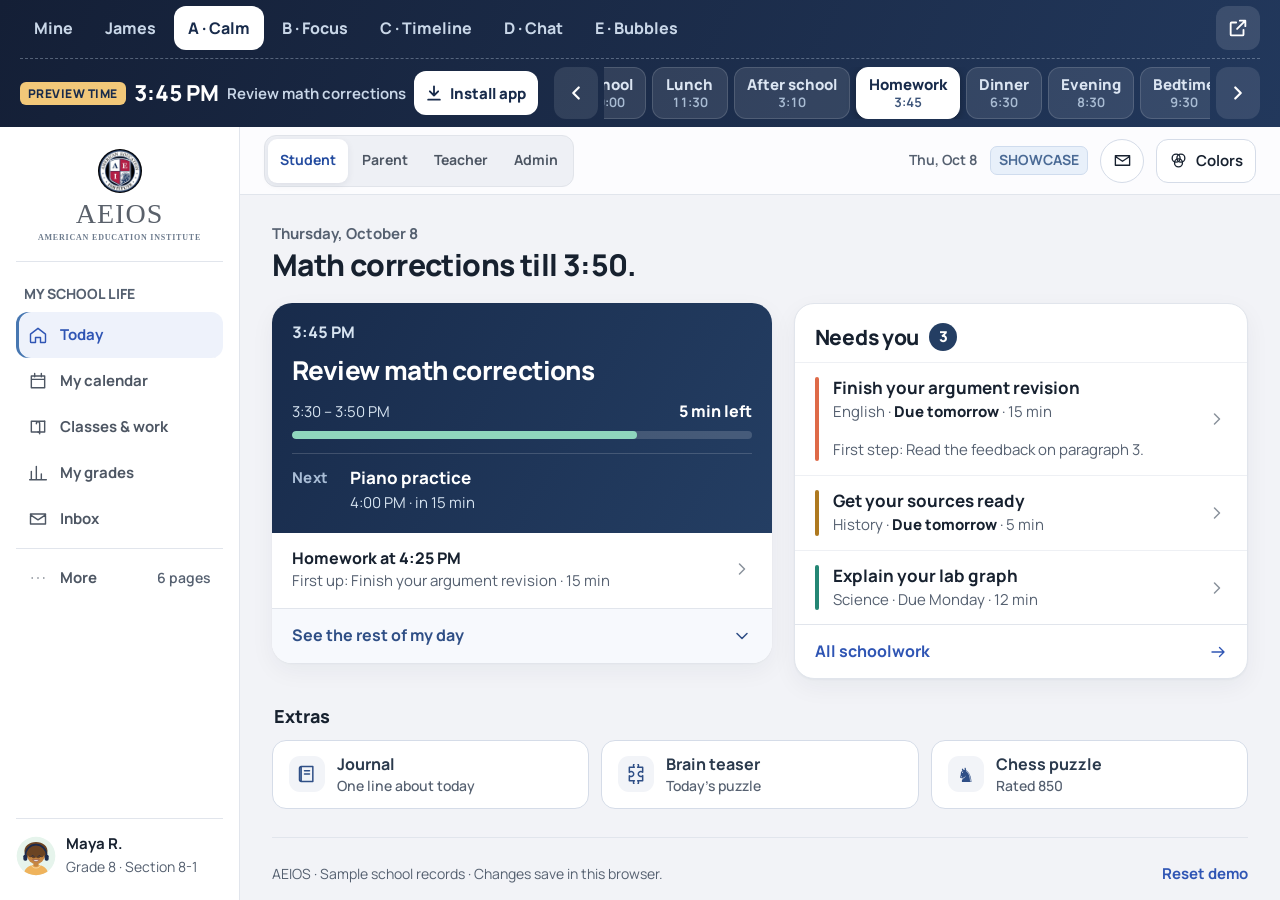
==== commit 88c618db: "E Bubbles: every action is a labeled bubble sized by time of day; tap grows it into the page (transf" ====
--- a/index.html
+++ b/index.html
@@ -100,7 +100,8 @@
  {id:'a',label:'A \u00b7 Calm',src:'new/',kind:'msg',info:'',title:'A: Calm'},
  {id:'b',label:'B \u00b7 Focus',src:'variants/b-focus/index.html',kind:'msg',info:'Concept',title:'B: Focus',optional:1},
  {id:'c',label:'C \u00b7 Timeline',src:'variants/c-timeline/index.html',kind:'msg',info:'Concept',title:'C: Timeline',optional:1},
- {id:'d',label:'D \u00b7 Chat',src:'variants/d-chat/index.html',kind:'msg',info:'Concept',title:'D: Chat',optional:1}];
+ {id:'d',label:'D \u00b7 Chat',src:'variants/d-chat/index.html',kind:'msg',info:'Concept',title:'D: Chat',optional:1},
+ {id:'bubbles',label:'E \u00b7 Bubbles',src:'variants/e-bubbles/index.html',kind:'msg',info:'Concept',title:'E: Bubbles'}];
 var byId={};TABS.forEach(function(t){byId[t.id]=t;});
 var $=function(i){return document.getElementById(i);};
 var frames={},tab='a',T=945,sel='homework';
@@ -114,7 +115,7 @@
 function url(t){var d=byId[t];return d.kind==='reload'?d.src+'?t='+compact(T):(t==='a'?d.src+'?t='+compact(T):d.src+'#t='+hhmm(T));}
 /* tabs */
 TABS.forEach(function(t){var b=document.createElement('button');b.setAttribute('role','tab');b.id='t-'+t.id;b.dataset.tab=t.id;b.textContent=t.label;if(t.optional)b.hidden=true;$('tabs').appendChild(b);
- if(t.optional)fetch(t.src,{method:'HEAD',cache:'no-store'}).then(function(r){if(r.ok){b.hidden=false;if(t.id===tab)b.scrollIntoView({block:'nearest',inline:'center'});}}).catch(function(){});});
+ if(t.optional)fetch(t.src,{method:'HEAD',cache:'no-store'}).then(function(r){if(r.ok){b.hidden=false;var c=$('t-'+tab);if(c&&c.scrollIntoView)c.scrollIntoView({block:'nearest',inline:'center'});}}).catch(function(){});});
 /* time chips (radiogroup, roving tabindex) */
 var chipsEl=$('chips');
 MOMENTS.forEach(function(x){var b=document.createElement('button');b.type='button';b.className='chip'+(x.id==='now'?' chip--now':'');b.id='c-'+x.id;b.dataset.id=x.id;
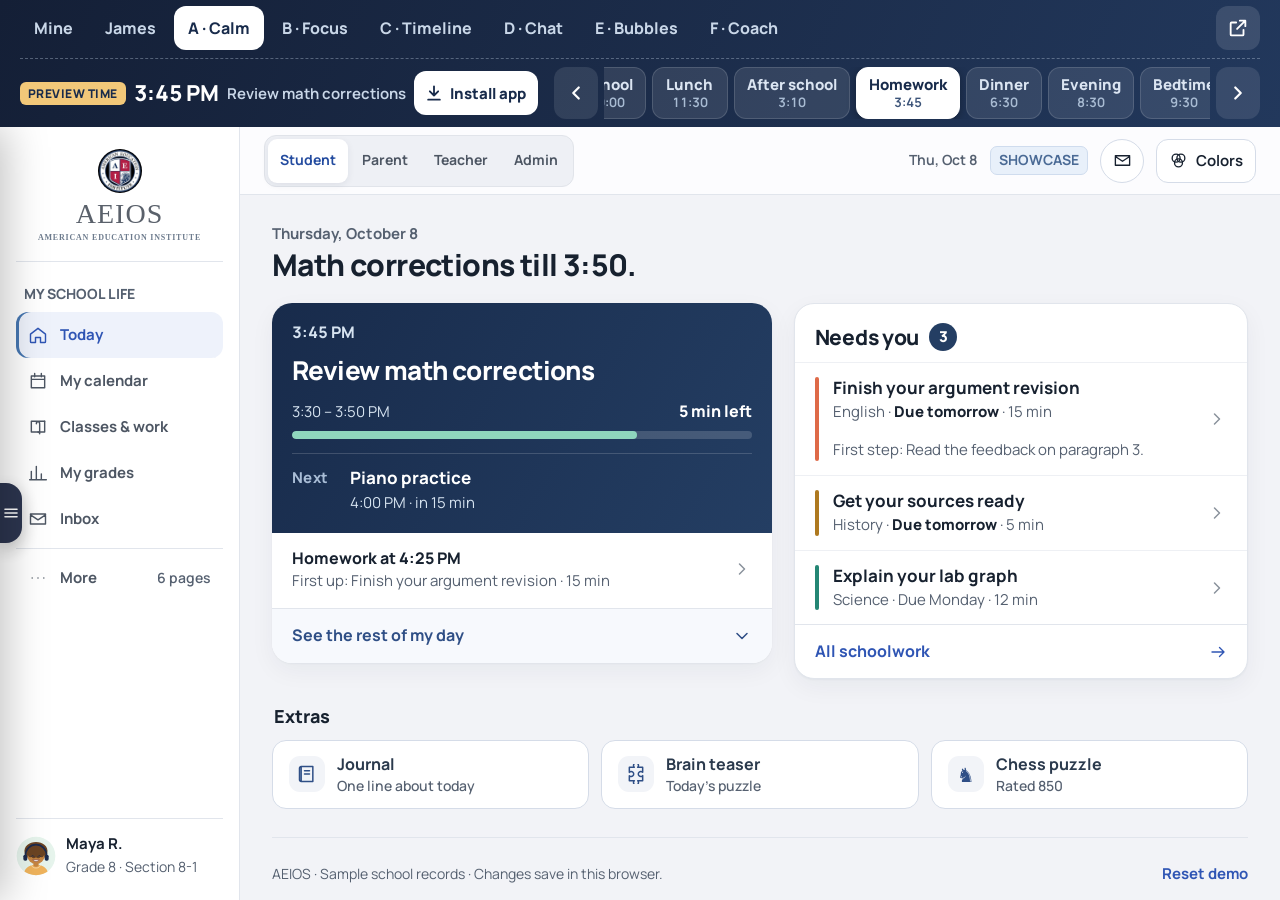
==== commit fbde6e18: "F Coach: landing page is the AI coach's latest text (time-aware, quick replies), Talk/Text coach + c" ====
--- a/index.html
+++ b/index.html
@@ -101,7 +101,8 @@
  {id:'b',label:'B \u00b7 Focus',src:'variants/b-focus/index.html',kind:'msg',info:'Concept',title:'B: Focus',optional:1},
  {id:'c',label:'C \u00b7 Timeline',src:'variants/c-timeline/index.html',kind:'msg',info:'Concept',title:'C: Timeline',optional:1},
  {id:'d',label:'D \u00b7 Chat',src:'variants/d-chat/index.html',kind:'msg',info:'Concept',title:'D: Chat',optional:1},
- {id:'bubbles',label:'E \u00b7 Bubbles',src:'variants/e-bubbles/index.html',kind:'msg',info:'Concept',title:'E: Bubbles'}];
+ {id:'bubbles',label:'E \u00b7 Bubbles',src:'variants/e-bubbles/index.html',kind:'msg',info:'Concept',title:'E: Bubbles'},
+ {id:'coach',label:'F \u00b7 Coach',src:'coach/index.html',kind:'msg',info:'Concept \u00b7 AI coach',title:'F: Coach (text + voice)'}];
 var byId={};TABS.forEach(function(t){byId[t.id]=t;});
 var $=function(i){return document.getElementById(i);};
 var frames={},tab='a',T=945,sel='homework';
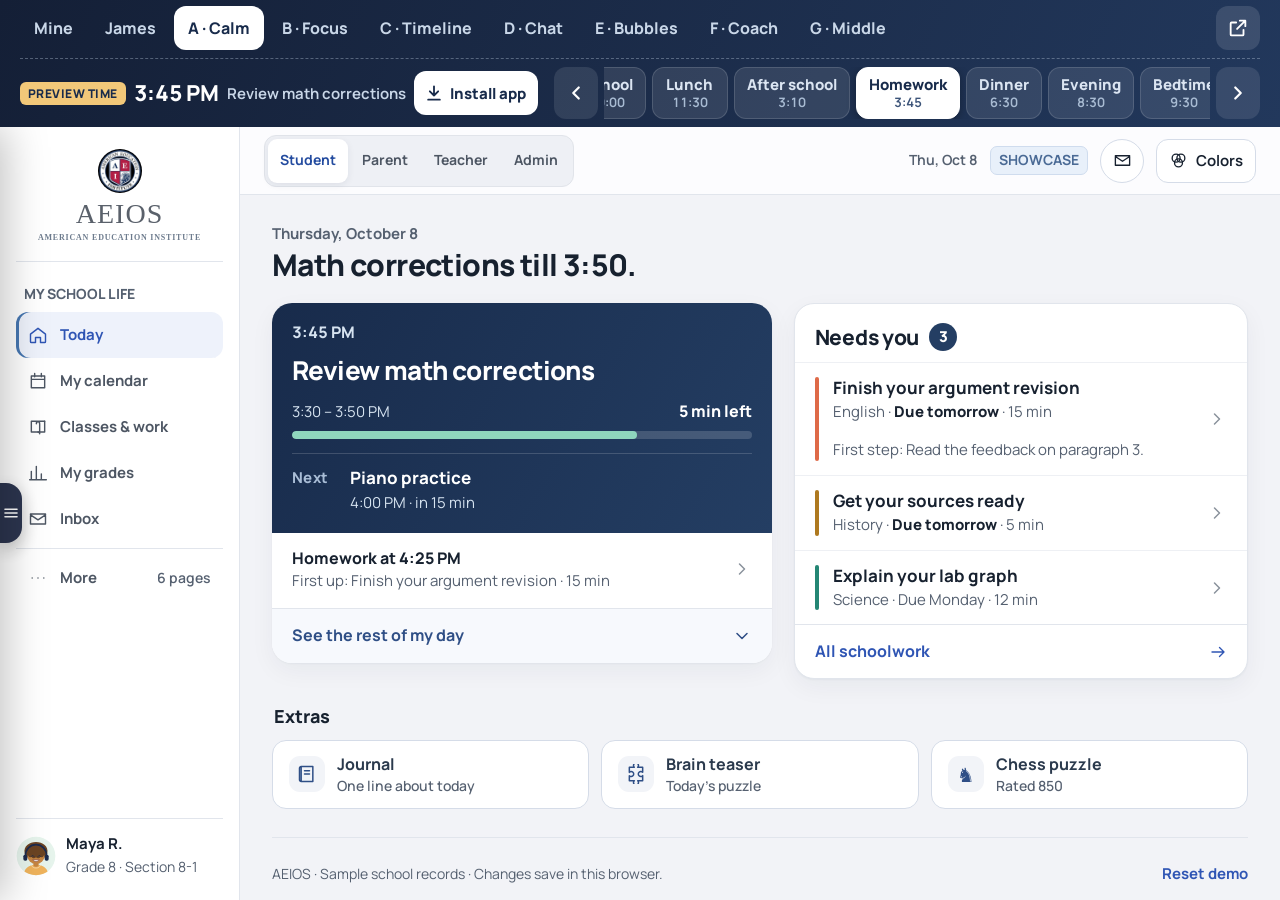
==== commit 46df0aa7: "F Coach restyled for 8th graders (neutral + one accent, monogram mark, tight radii, compact type, sc" ====
--- a/index.html
+++ b/index.html
@@ -102,7 +102,8 @@
  {id:'c',label:'C \u00b7 Timeline',src:'variants/c-timeline/index.html',kind:'msg',info:'Concept',title:'C: Timeline',optional:1},
  {id:'d',label:'D \u00b7 Chat',src:'variants/d-chat/index.html',kind:'msg',info:'Concept',title:'D: Chat',optional:1},
  {id:'bubbles',label:'E \u00b7 Bubbles',src:'variants/e-bubbles/index.html',kind:'msg',info:'Concept',title:'E: Bubbles'},
- {id:'coach',label:'F \u00b7 Coach',src:'coach/index.html',kind:'msg',info:'Concept \u00b7 AI coach',title:'F: Coach (text + voice)'}];
+ {id:'coach',label:'F \u00b7 Coach',src:'coach/index.html',kind:'msg',info:'Concept \u00b7 AI coach',title:'F: Coach (text + voice)'},
+ {id:'middle',label:'G \u00b7 Middle',src:'middle/index.html',kind:'msg',info:'Concept \u00b7 kid plans, coach reviews',title:'G: Middle'}];
 var byId={};TABS.forEach(function(t){byId[t.id]=t;});
 var $=function(i){return document.getElementById(i);};
 var frames={},tab='a',T=945,sel='homework';
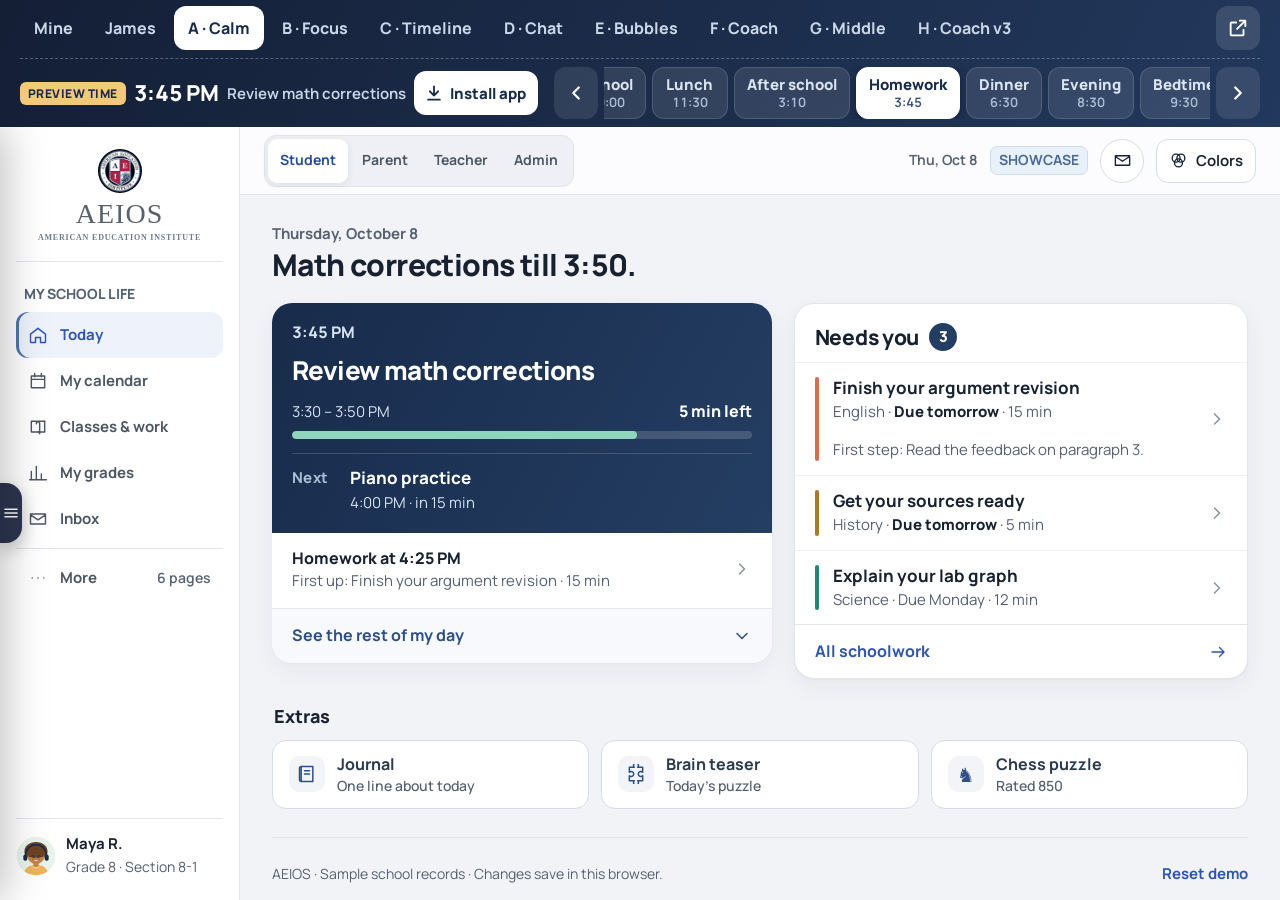
==== commit 743d245c: "H Coach v3: coach throughout the app. Home coach cards in the middle and coach notes in the kid's pl" ====
--- a/index.html
+++ b/index.html
@@ -103,7 +103,8 @@
  {id:'d',label:'D \u00b7 Chat',src:'variants/d-chat/index.html',kind:'msg',info:'Concept',title:'D: Chat',optional:1},
  {id:'bubbles',label:'E \u00b7 Bubbles',src:'variants/e-bubbles/index.html',kind:'msg',info:'Concept',title:'E: Bubbles'},
  {id:'coach',label:'F \u00b7 Coach',src:'coach/index.html',kind:'msg',info:'Concept \u00b7 AI coach',title:'F: Coach (text + voice)'},
- {id:'middle',label:'G \u00b7 Middle',src:'middle/index.html',kind:'msg',info:'Concept \u00b7 kid plans, coach reviews',title:'G: Middle'}];
+ {id:'middle',label:'G \u00b7 Middle',src:'middle/index.html',kind:'msg',info:'Concept \u00b7 kid plans, coach reviews',title:'G: Middle'},
+ {id:'coach3',label:'H \u00b7 Coach v3',src:'coach3/index.html',kind:'msg',info:'Concept \u00b7 coach throughout',title:'H: Coach v3'}];
 var byId={};TABS.forEach(function(t){byId[t.id]=t;});
 var $=function(i){return document.getElementById(i);};
 var frames={},tab='a',T=945,sel='homework';
